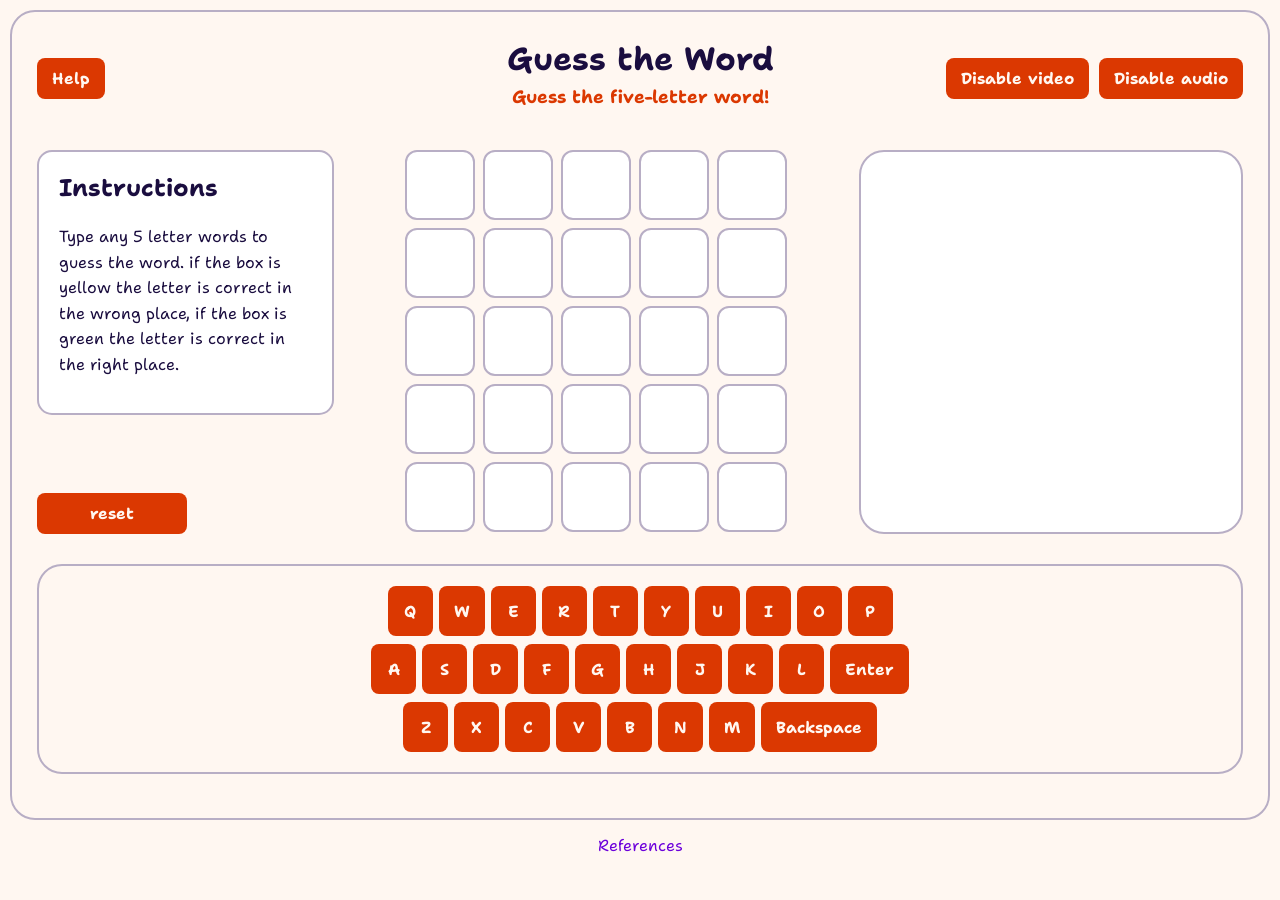
==== index.html @ 315b091d "functional game, needs work on js and css" ====
<!doctype html>
<html lang="en">
  <head>
    <meta charset="UTF-8" />
    <meta name="viewport" content="width=device-width, initial-scale=1.0" />
    <title>Wordle</title>
    <link rel="stylesheet" href="/css/style.css" />
    <script defer src="/js/app.js"></script>
    <link rel="shortcut icon" href="/assets/favicon.png" type="image/x-icon" />
  </head>
  <body>
    <div class="game-container">
      <header>
        <button id="help">Help</button>
        <div class="title">
          <h1>Guess the Word</h1>
          <p id="message">Guess the five-letter word!</p>
        </div>
        <div class="settings">
          <button id="video">Disable video</button>
          <button id="audio">Disable audio</button>
        </div>
      </header>
      <main>
        <aside class="left-panel">
          <section class="instructions">
            <h2>Instructions</h2>
            <p>
              Type any 5 letter words to guess the word. if the box is yellow
              the letter is correct in the wrong place, if the box is green the
              letter is correct in the right place.
            </p>
          </section>
          <button id="reset">reset</button>
        </aside>
        <section class="game-board">
          <div id="row">
            <div id="tile"></div>
            <div id="tile"></div>
            <div id="tile"></div>
            <div id="tile"></div>
            <div id="tile"></div>
          </div>
          <div id="row">
            <div id="tile"></div>
            <div id="tile"></div>
            <div id="tile"></div>
            <div id="tile"></div>
            <div id="tile"></div>
          </div>
          <div id="row">
            <div id="tile"></div>
            <div id="tile"></div>
            <div id="tile"></div>
            <div id="tile"></div>
            <div id="tile"></div>
          </div>
          <div id="row">
            <div id="tile"></div>
            <div id="tile"></div>
            <div id="tile"></div>
            <div id="tile"></div>
            <div id="tile"></div>
          </div>
          <div id="row">
            <div id="tile"></div>
            <div id="tile"></div>
            <div id="tile"></div>
            <div id="tile"></div>
            <div id="tile"></div>
          </div>
        </section>
        <aside class="right-panel">
          <iframe
            autoplay="true"
            width="350"
            height="350"
            src="https://www.youtube.com/embed/B_5Gve6UIhg?autoplay=1&mute=1"
            title="Compilation PlayGame Subway Surfers 1 Hour GamePlay Subway Surf 2023 On PC Win 10 HD"
            frameborder="0"
            allow="accelerometer; autoplay"
            referrerpolicy="strict-origin-when-cross-origin"
          ></iframe>
        </aside>
      </main>
      <section class="on-screen-keyboard">
        <div class="keyboard-row">
          <button>Q</button>
          <button>W</button>
          <button>E</button>
          <button>R</button>
          <button>T</button>
          <button>Y</button>
          <button>U</button>
          <button>I</button>
          <button>O</button>
          <button>P</button>
        </div>
        <div class="keyboard-row">
          <button>A</button>
          <button>S</button>
          <button>D</button>
          <button>F</button>
          <button>G</button>
          <button>H</button>
          <button>J</button>
          <button>K</button>
          <button>L</button>
          <button>Enter</button>
        </div>
        <div class="keyboard-row">
          <button>Z</button>
          <button>X</button>
          <button>C</button>
          <button>V</button>
          <button>B</button>
          <button>N</button>
          <button>M</button>
          <button>Backspace</button>
        </div>
      </section>
    </div>
    <footer><a href="/references.html" target="_blank">References</a></footer>
  </body>
</html>
---- css/style.css ----
@import url('https://fonts.googleapis.com/css2?family=Shantell+Sans:ital,wght@0,300..800;1,300..800&display=swap');

:root {
    --background: #FFF7F1;
    --text: #1A0D3F;
    --primary: #DB3801;
    --secondary: #6C00DB;
    --accent: #F4AE29;
    --dark-background: #1A0D3F;
    --dark-text: #FFF7F1;
    --correct: #538D4E;
    --present: #B59F3B;
    --absent: #787C7E;
    --border: #B8AEC5;
    --tile: #FFFFFF;
}
*{
    box-sizing: border-box;
}
body {
    margin: 0;
    font-family: "Shantell Sans", cursive;
    background-color: var(--background);
    color: var(--text);
    padding: 10px;
}
button {
    font-family: inherit;
    font-weight: bold;
    font-size: 16px;
    background-color: var(--primary);
    color: var(--dark-text);
    border: none;
    border-radius: 8px;
    padding: 10px 15px;
    cursor: pointer;
}
button:hover {
    background-color: var(--secondary);
}
.game-container {
    border: 2px solid var(--border);
    border-radius: 25px;
    padding: 25px;
    min-height: 90vh;
}
header {
    display: grid;
    grid-template-columns: 1fr 1fr 1fr;
    align-items: center;
    margin-bottom: 30px;
}

header h1 {
    text-align: center;
    margin: 0;
    font-size: 32px;
}
.title {
    text-align: center;
}

#message {
    color: var(--primary);
    font-weight: bold;
    font-size: 18px;
    margin: 5px 0;
    min-height: 30px;
}

#help {
    justify-self: start;
}

.settings {
    display: flex;
    justify-content: flex-end;
    gap: 10px;
}
main {
    display: grid;
    grid-template-columns: 1fr 1.5fr 1fr;
    gap: 40px;
    margin-bottom: 30px;
}
.left-panel {
    display: flex;
    flex-direction: column;
    justify-content: space-between;
    align-items: flex-start;
}

.instructions {
    background-color: var(--tile);
    border: 2px solid var(--border);
    border-radius: 15px;
    padding: 20px;
}

.instructions h2 {
    margin-top: 0;
}

.instructions p {
    line-height: 1.6;
}

#reset {
    width: 150px;
    margin-top: 20px;
}
/* gameboard */
.game-board {
    display: flex;
    flex-direction: column;
    align-items: center;
    gap: 8px;
}

.game-board > div {
    display: grid;
    grid-template-columns: repeat(5, 70px);
    gap: 8px;
}

.game-board > div > div {
    display: flex;
    justify-content: center;
    align-items: center;
    width: 70px;
    height: 70px;
    background-color: var(--tile);
    border: 2px solid var(--border);
    border-radius: 12px;
    font-size: 32px;
    font-weight: bold;
}
.right-panel {
    display: flex;
    justify-content: center;
    align-items: center;
    background-color: var(--tile);
    border: 2px solid var(--border);
    border-radius: 25px;
    min-height: 382px;
    padding: 15px;
}
/* correct letter correct position */
.game-board .correct,
.keyboard-row button.correct {
    background-color: var(--correct);
    border-color: var(--correct);
    color: var(--dark-text);
}
/* correct letter wrong position */
.game-board .present,
.keyboard-row button.present {
    background-color: var(--present);
    border-color: var(--present);
    color: var(--dark-background);
}
/* incorrect letter */
.game-board .absent,
.keyboard-row button.absent {
    background-color: var(--absent);
    border-color: var(--absent);
    color: var(--dark-text);
}
.on-screen-keyboard{
  display: flex;
  flex-direction: column;
  align-items: center;
  gap: 8px;
  margin: 0 auto;
  border: 2px solid var(--border);
  border-radius: 25px;
  padding: 20px;
}
.keyboard-row{
    display: flex;
    gap: 6px;
}
.keyboard-row button{
    min-width: 45px;
    height: 50px;
}

/* footer */
footer {
    text-align: center;
    padding: 15px;
}

footer a {
    color: var(--secondary);
    text-decoration: none;
}

footer a:hover {
    text-decoration: underline;
}
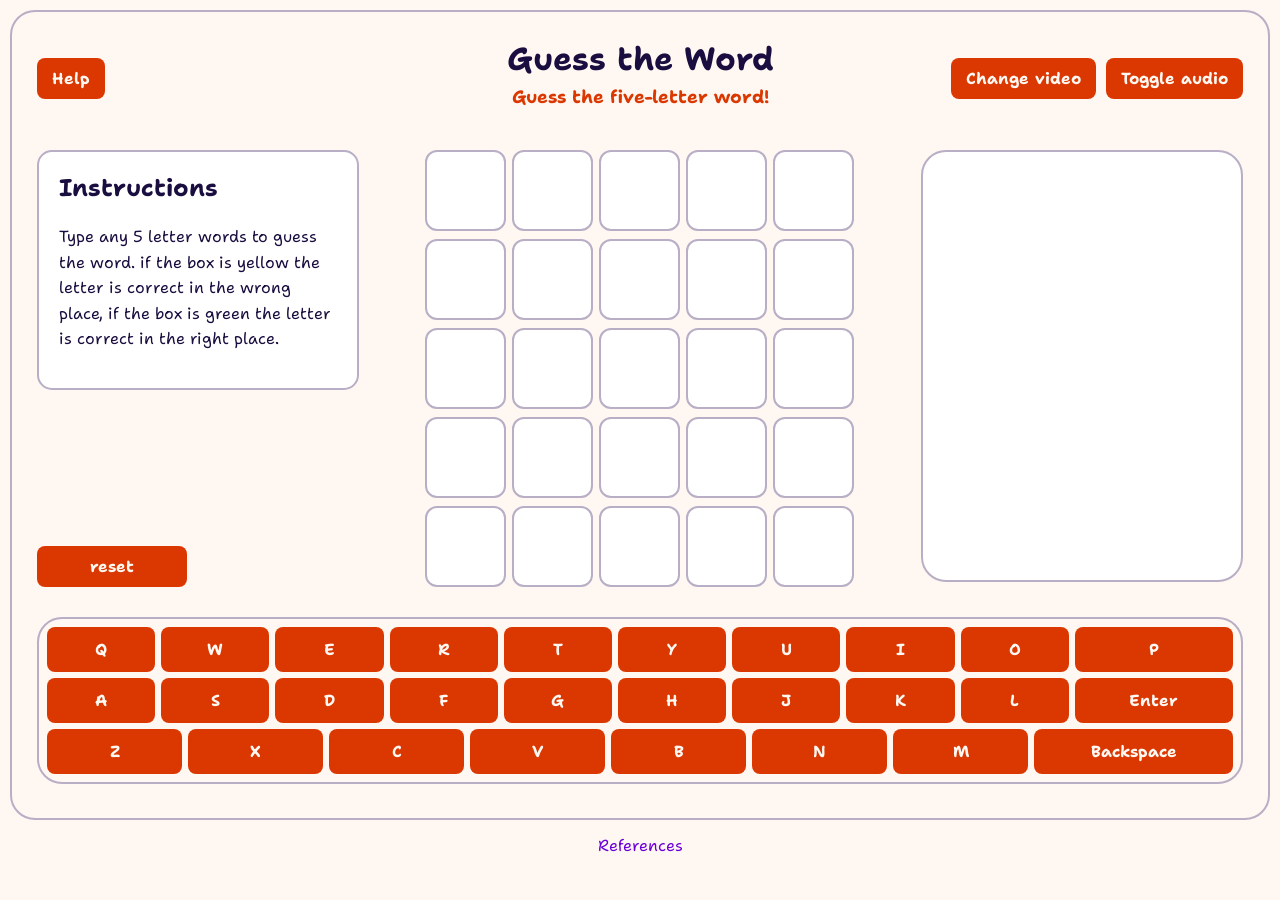
==== commit 3665e524: "Added working button, music, more words, made the sytle better, more videos to toggle" ====
--- a/index.html
+++ b/index.html
@@ -17,8 +17,8 @@
           <p id="message">Guess the five-letter word!</p>
         </div>
         <div class="settings">
-          <button id="video">Disable video</button>
-          <button id="audio">Disable audio</button>
+          <button id="video">Change video</button>
+          <button id="audio">Toggle audio</button>
         </div>
       </header>
       <main>
@@ -34,44 +34,45 @@
           <button id="reset">reset</button>
         </aside>
         <section class="game-board">
-          <div id="row">
-            <div id="tile"></div>
-            <div id="tile"></div>
-            <div id="tile"></div>
-            <div id="tile"></div>
-            <div id="tile"></div>
+          <div class="row">
+            <div class="tile"></div>
+            <div class="tile"></div>
+            <div class="tile"></div>
+            <div class="tile"></div>
+            <div class="tile"></div>
           </div>
-          <div id="row">
-            <div id="tile"></div>
-            <div id="tile"></div>
-            <div id="tile"></div>
-            <div id="tile"></div>
-            <div id="tile"></div>
+          <div class="row">
+            <div class="tile"></div>
+            <div class="tile"></div>
+            <div class="tile"></div>
+            <div class="tile"></div>
+            <div class="tile"></div>
           </div>
-          <div id="row">
-            <div id="tile"></div>
-            <div id="tile"></div>
-            <div id="tile"></div>
-            <div id="tile"></div>
-            <div id="tile"></div>
+          <div class="row">
+            <div class="tile"></div>
+            <div class="tile"></div>
+            <div class="tile"></div>
+            <div class="tile"></div>
+            <div class="tile"></div>
           </div>
-          <div id="row">
-            <div id="tile"></div>
-            <div id="tile"></div>
-            <div id="tile"></div>
-            <div id="tile"></div>
-            <div id="tile"></div>
+          <div class="row">
+            <div class="tile"></div>
+            <div class="tile"></div>
+            <div class="tile"></div>
+            <div class="tile"></div>
+            <div class="tile"></div>
           </div>
-          <div id="row">
-            <div id="tile"></div>
-            <div id="tile"></div>
-            <div id="tile"></div>
-            <div id="tile"></div>
-            <div id="tile"></div>
+          <div class="row">
+            <div class="tile"></div>
+            <div class="tile"></div>
+            <div class="tile"></div>
+            <div class="tile"></div>
+            <div class="tile"></div>
           </div>
         </section>
         <aside class="right-panel">
           <iframe
+            id="player"
             autoplay="true"
             width="350"
             height="350"
@@ -121,5 +122,11 @@
       </section>
     </div>
     <footer><a href="/references.html" target="_blank">References</a></footer>
+    <audio
+      id="music"
+      src="https://archive.org/download/soundcloud-177671751/Alan_Walker_-_Fade_NCS_Release-177671751.mp3"
+      loop
+      preload="auto"
+    ></audio>
   </body>
 </html>
--- a/css/style.css
+++ b/css/style.css
@@ -119,31 +119,38 @@
 
 .game-board > div {
     display: grid;
-    grid-template-columns: repeat(5, 70px);
-    gap: 8px;
+    grid-template-columns: repeat(5, 9vh);
+    gap: 6px;
 }
 
 .game-board > div > div {
     display: flex;
     justify-content: center;
     align-items: center;
-    width: 70px;
-    height: 70px;
+    width: 9vh;
+    height: 9vh;
     background-color: var(--tile);
     border: 2px solid var(--border);
     border-radius: 12px;
-    font-size: 32px;
+    font-size: 26px;
     font-weight: bold;
 }
 .right-panel {
     display: flex;
     justify-content: center;
     align-items: center;
+    width: 100%;
+    height: 48vh;
     background-color: var(--tile);
     border: 2px solid var(--border);
     border-radius: 25px;
-    min-height: 382px;
-    padding: 15px;
+    padding: 10px;
+}
+.right-panel iframe {
+    width: 100%;
+    height: 100%;
+    border: none;
+    border-radius: 1vw;
 }
 /* correct letter correct position */
 .game-board .correct,
@@ -166,23 +173,28 @@
     border-color: var(--absent);
     color: var(--dark-text);
 }
-.on-screen-keyboard{
-  display: flex;
-  flex-direction: column;
-  align-items: center;
-  gap: 8px;
-  margin: 0 auto;
-  border: 2px solid var(--border);
-  border-radius: 25px;
-  padding: 20px;
-}
-.keyboard-row{
-    display: flex;
+.on-screen-keyboard {
+    display: flex;
+    flex-direction: column;
     gap: 6px;
+    width: 100%;
+    border: 2px solid var(--border);
+    border-radius: 25px;
+    padding: 8px;
+}
+.keyboard-row {
+    display: flex;
+    gap: 6px;
+    width: 100%;
 }
 .keyboard-row button{
-    min-width: 45px;
-    height: 50px;
+    flex: 1;
+    min-width: 0;
+    height: 5vh;
+    padding: 4px;
+}
+.keyboard-row button:last-child {
+    flex: 1.5;
 }
 
 /* footer */
@@ -199,3 +211,9 @@
 footer a:hover {
     text-decoration: underline;
 }
+
+
+/* Darken audio button when music is playing */
+#audio.playing {
+    background-color: var(--dark-background);
+}
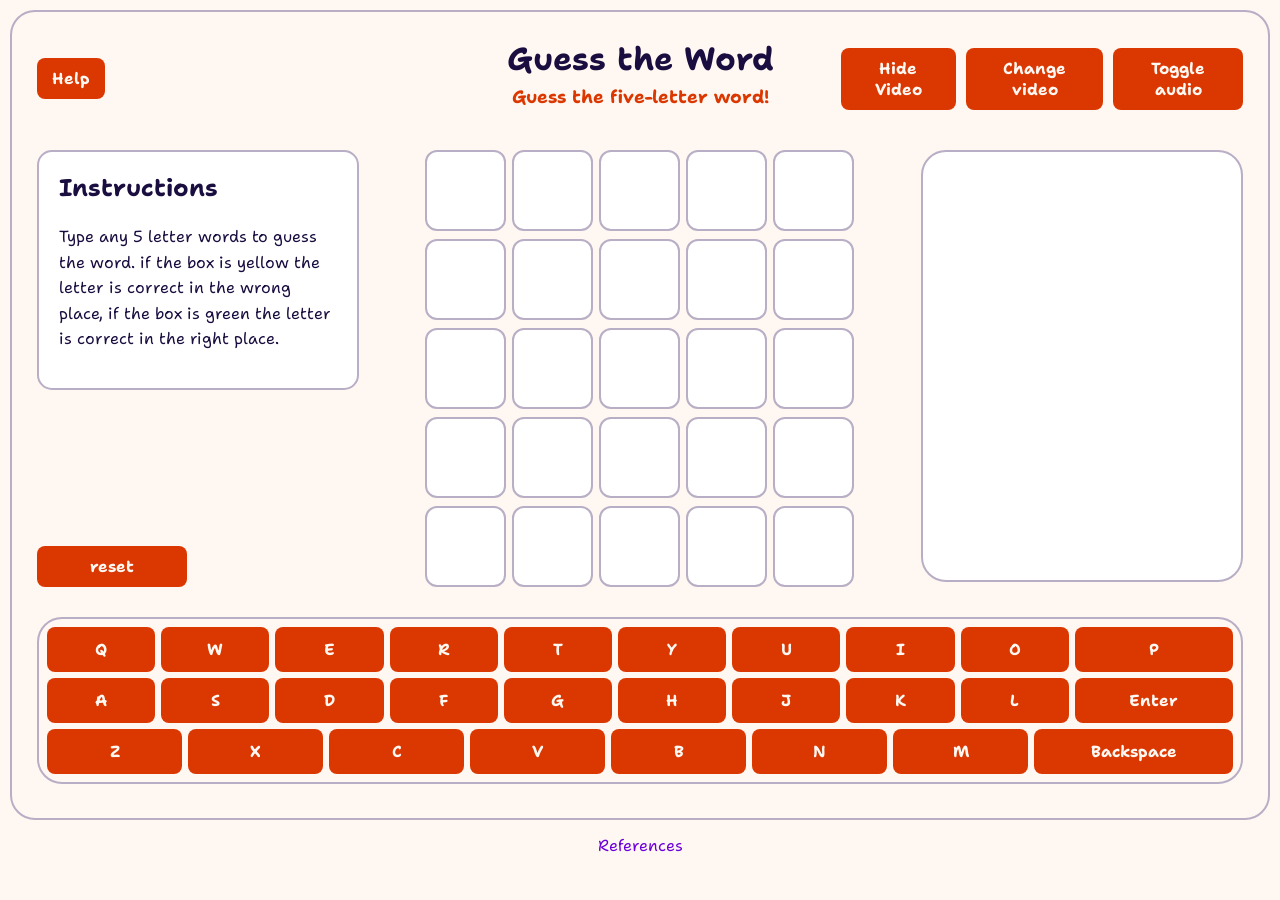
==== commit aeec5800: "Added a working Hide video button, Added Instructions in the Readme file" ====
--- a/index.html
+++ b/index.html
@@ -4,9 +4,9 @@
     <meta charset="UTF-8" />
     <meta name="viewport" content="width=device-width, initial-scale=1.0" />
     <title>Wordle</title>
-    <link rel="stylesheet" href="/css/style.css" />
-    <script defer src="/js/app.js"></script>
-    <link rel="shortcut icon" href="/assets/favicon.png" type="image/x-icon" />
+    <link rel="stylesheet" href="./css/style.css" />
+    <script defer src="./js/app.js"></script>
+    <link rel="shortcut icon" href="./assets/favicon.png" type="image/x-icon" />
   </head>
   <body>
     <div class="game-container">
@@ -17,6 +17,7 @@
           <p id="message">Guess the five-letter word!</p>
         </div>
         <div class="settings">
+          <button id="hide-video">Hide Video</button>
           <button id="video">Change video</button>
           <button id="audio">Toggle audio</button>
         </div>
@@ -79,7 +80,7 @@
             src="https://www.youtube.com/embed/B_5Gve6UIhg?autoplay=1&mute=1"
             title="Compilation PlayGame Subway Surfers 1 Hour GamePlay Subway Surf 2023 On PC Win 10 HD"
             frameborder="0"
-            allow="accelerometer; autoplay"
+            allow="autoplay"
             referrerpolicy="strict-origin-when-cross-origin"
           ></iframe>
         </aside>
@@ -121,7 +122,7 @@
         </div>
       </section>
     </div>
-    <footer><a href="/references.html" target="_blank">References</a></footer>
+    <footer><a href="./references.html" target="_blank">References</a></footer>
     <audio
       id="music"
       src="https://archive.org/download/soundcloud-177671751/Alan_Walker_-_Fade_NCS_Release-177671751.mp3"
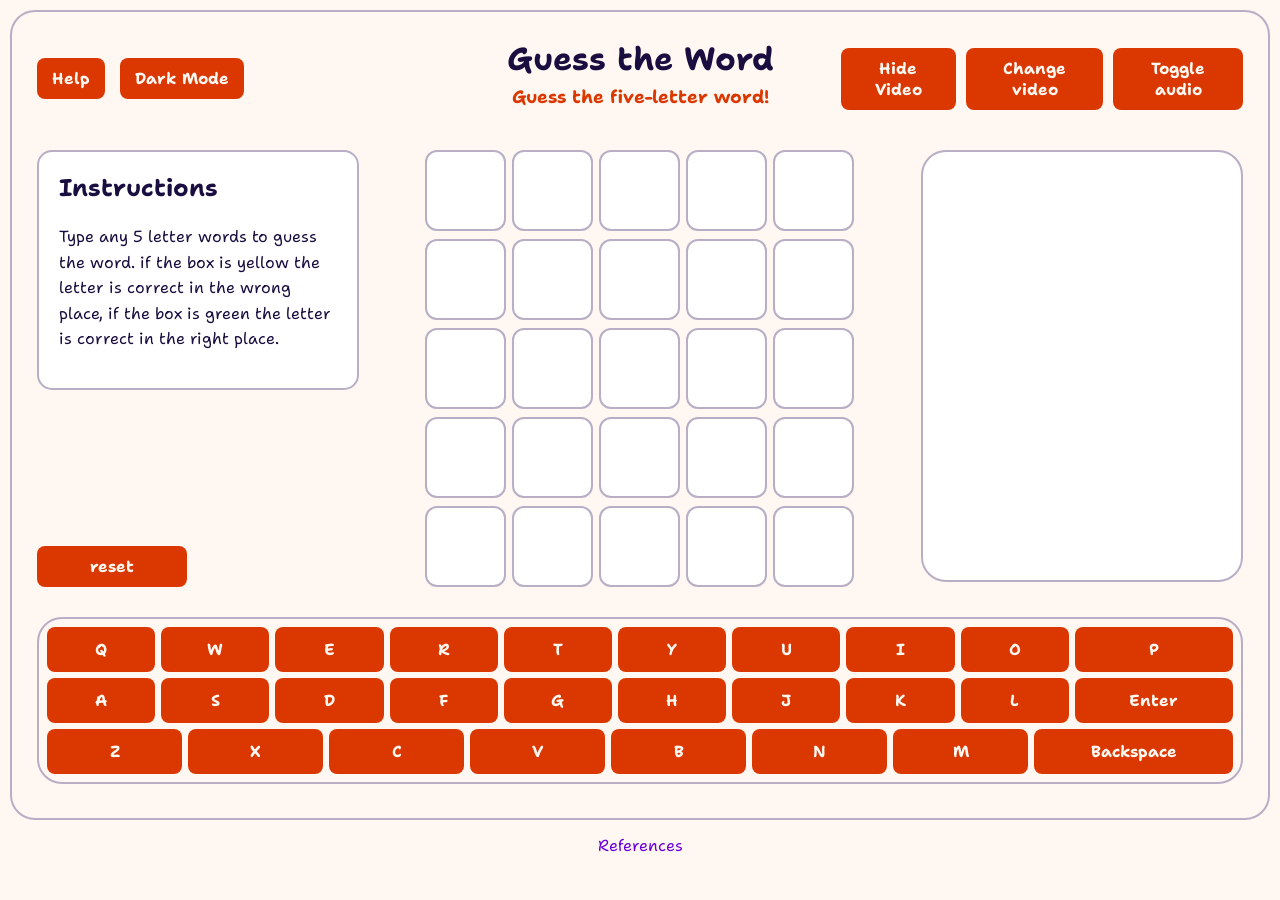
==== commit 274705af: "Added dark mode, added deploy link to readme" ====
--- a/index.html
+++ b/index.html
@@ -11,7 +11,11 @@
   <body>
     <div class="game-container">
       <header>
-        <button id="help">Help</button>
+        <div class="help-container">
+          <button id="help">Help</button>
+          <button id="dark">Dark Mode</button>
+          <p id="timer"></p>
+        </div>
         <div class="title">
           <h1>Guess the Word</h1>
           <p id="message">Guess the five-letter word!</p>
--- a/css/style.css
+++ b/css/style.css
@@ -14,6 +14,20 @@
     --border: #B8AEC5;
     --tile: #FFFFFF;
 }
+body.dark-mode {
+    --background: #1A0D3F;
+    --text: #FFF7F1;
+    --tile: #302450;
+    --primary: #C83300;
+    --border: #7C6E9D;
+    --correct: #3F783B;
+    --present: #988329;
+    --absent: #60666B;
+}
+body.dark-mode #message,
+body.dark-mode footer a {
+    color: var(--accent);
+}
 *{
     box-sizing: border-box;
 }
@@ -216,4 +230,15 @@
 /* Darken audio button when music is playing */
 #audio.playing {
     background-color: var(--dark-background);
+}
+
+.help-container {
+    display: flex;
+    align-items: center;
+    flex-direction: row;
+    gap: 15px;
+    white-space: nowrap;
+}
+#timer {
+    margin: 0;
 }
